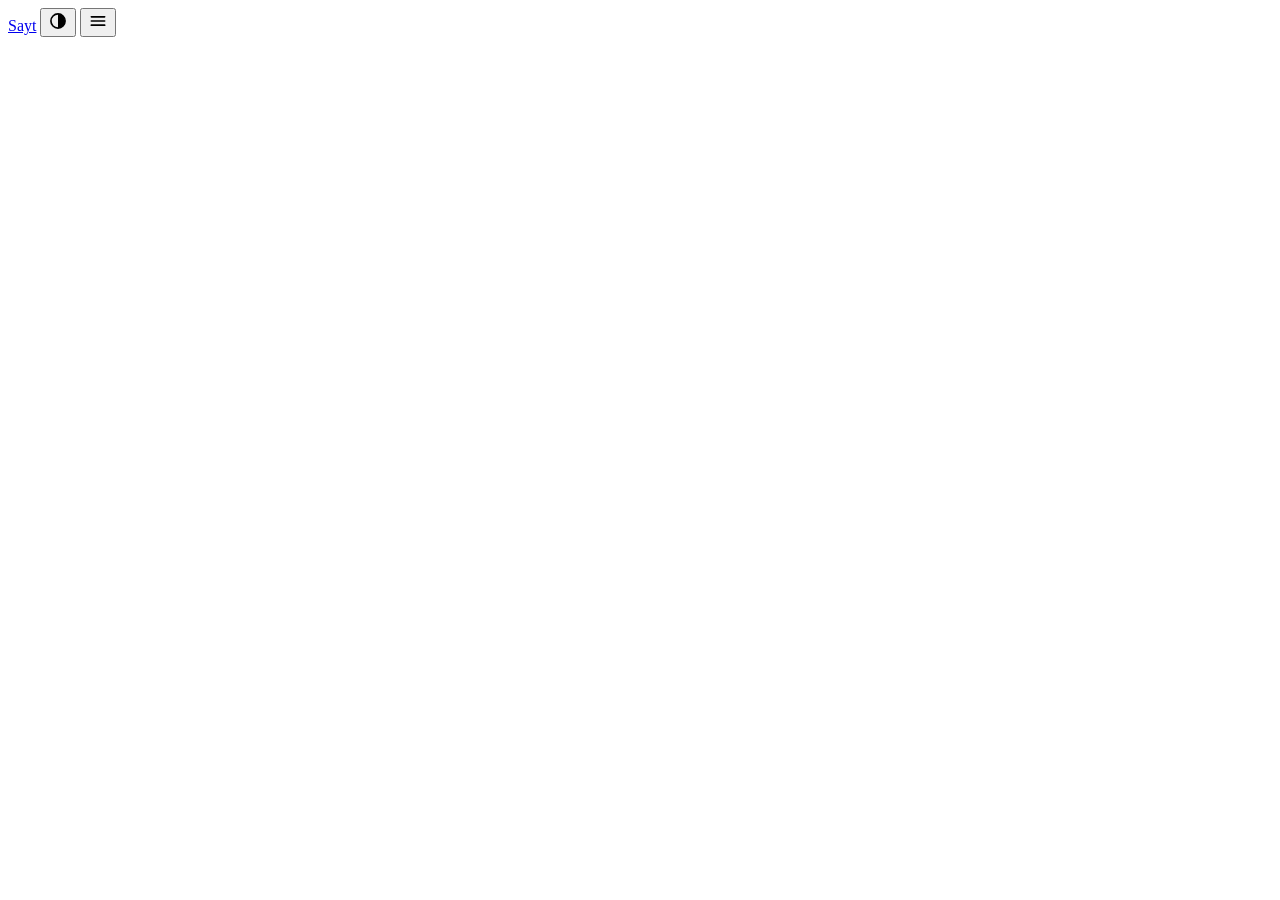
==== index.html @ f90ff6be "Add files via upload" ====
<!doctype html>
<!-- index.html: saytning yagona sahifasi (skelet). Ichini js/app.js toʻldiradi. Odatda bu faylni oʻzgartirish shart emas. -->
<html lang="uz">
<head>
<meta charset="utf-8">
<meta name="viewport" content="width=device-width, initial-scale=1, viewport-fit=cover">
<title>Shaxsiy sayt</title>
<meta name="description" content="Maqolalar, sheʼrlar va xotiralar">
<meta property="og:type" content="website">
<meta property="og:title" content="Shaxsiy sayt">
<meta name="twitter:card" content="summary">
<link rel="preconnect" href="https://fonts.googleapis.com">
<link rel="preconnect" href="https://fonts.gstatic.com" crossorigin>
<link href="https://fonts.googleapis.com/css2?family=Fraunces:ital,opsz,wght@0,9..144,400;0,9..144,600;1,9..144,400&family=Literata:opsz,wght@7..72,400;7..72,600&display=swap" rel="stylesheet">
<link rel="stylesheet" href="css/style.css">
<script>(function(){var t=null;try{t=localStorage.getItem("th")}catch(e){}if(t)document.documentElement.dataset.theme=t})()</script>
</head>
<body>
<div class="aur" aria-hidden="true"></div>
<div class="bar" id="bar" aria-hidden="true"></div>
<header id="hd"><div class="wrap">
<a class="brand" id="brand" href="#">Sayt</a>
<button class="ib" id="th" type="button" aria-label="Kun va tun rejimini almashtirish"><svg viewBox="0 0 24 24" width="20" height="20" aria-hidden="true"><circle cx="12" cy="12" r="8.5" fill="none" stroke="currentColor" stroke-width="2"/><path d="M12 3.5a8.5 8.5 0 0 1 0 17z" fill="currentColor"/></svg></button>
<button class="ib" id="mb" type="button" aria-label="Menyuni ochish" aria-expanded="false" aria-controls="nv"><svg viewBox="0 0 24 24" width="20" height="20" aria-hidden="true"><path d="M4 7h16M4 12h16M4 17h16" stroke="currentColor" stroke-width="2" stroke-linecap="round"/></svg></button>
<nav id="nv" aria-label="Asosiy menyu"></nav>
</div></header>
<main class="wrap" id="app"></main>
<footer><div class="wrap"><span id="fl"></span><span id="fr"></span></div></footer>
<noscript><p class="wrap">Saytni koʻrish uchun JavaScript yoqilgan boʻlishi kerak.</p></noscript>
<script src="js/common.js"></script>
<script src="js/app.js"></script>
</body>
</html>
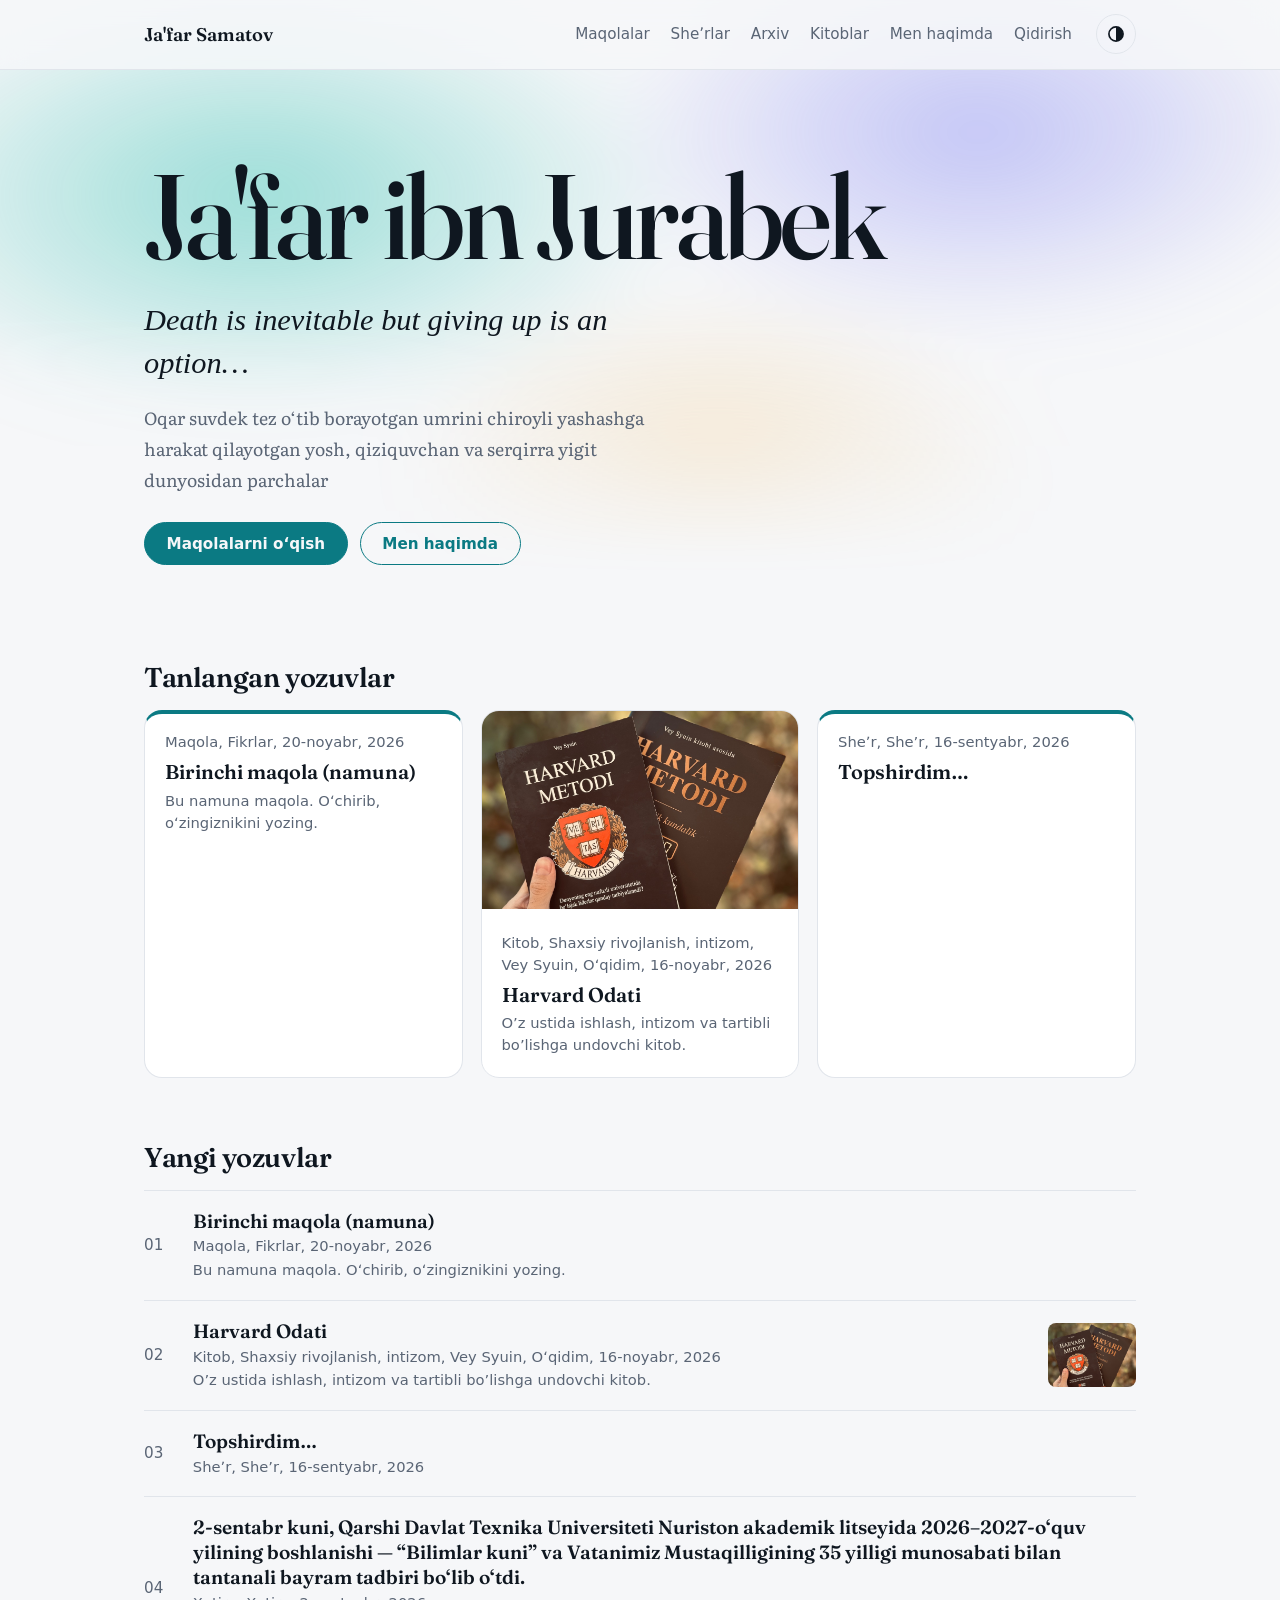
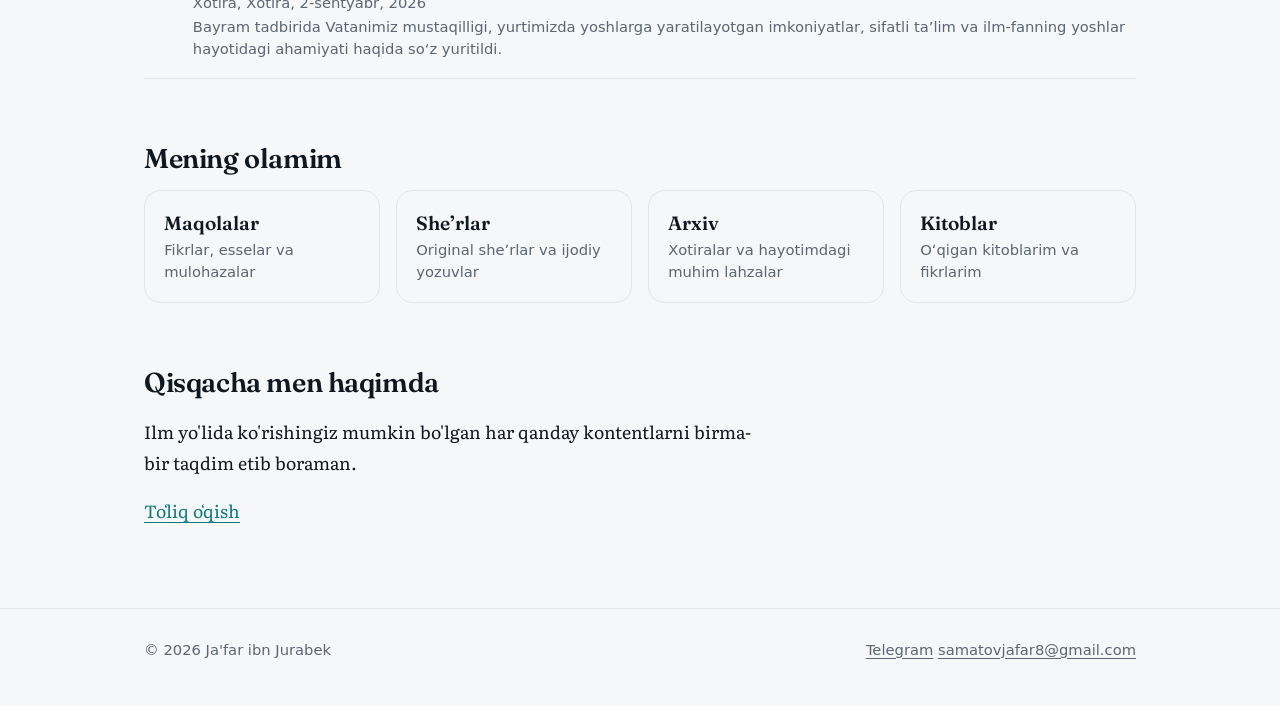
==== commit 173b0f1e: "Add files via upload" ====
--- a/index.html
+++ b/index.html
@@ -19,7 +19,7 @@
 <div class="aur" aria-hidden="true"></div>
 <div class="bar" id="bar" aria-hidden="true"></div>
 <header id="hd"><div class="wrap">
-<a class="brand" id="brand" href="#">Sayt</a>
+<a class="brand" id="brand" href="#"></a>
 <button class="ib" id="th" type="button" aria-label="Kun va tun rejimini almashtirish"><svg viewBox="0 0 24 24" width="20" height="20" aria-hidden="true"><circle cx="12" cy="12" r="8.5" fill="none" stroke="currentColor" stroke-width="2"/><path d="M12 3.5a8.5 8.5 0 0 1 0 17z" fill="currentColor"/></svg></button>
 <button class="ib" id="mb" type="button" aria-label="Menyuni ochish" aria-expanded="false" aria-controls="nv"><svg viewBox="0 0 24 24" width="20" height="20" aria-hidden="true"><path d="M4 7h16M4 12h16M4 17h16" stroke="currentColor" stroke-width="2" stroke-linecap="round"/></svg></button>
 <nav id="nv" aria-label="Asosiy menyu"></nav>
--- a/css/style.css
+++ b/css/style.css
@@ -0,0 +1,82 @@
+/* style.css: saytning butun dizayni (ranglar, shriftlar, effektlar, mobil koʻrinish). Rang va shriftlarni shu fayl boshidagi :root dan oʻzgartirasiz. Sayt ham, yozish paneli ham shuni ishlatadi. */
+:root{--bg:#F6F7F9;--card:#fff;--text:#0F1720;--muted:#5A6575;--line:#E1E5EB;--accent:#0B7A83;--a1:#14b8a6;--a2:#6366f1;--a3:#f59e0b;
+--disp:Fraunces,Georgia,serif;--body:Literata,Georgia,serif;--ui:system-ui,-apple-system,"Segoe UI",sans-serif;
+box-sizing:border-box;padding-top:env(safe-area-inset-top,0px);padding-bottom:env(safe-area-inset-bottom,0px)}
+@media (prefers-color-scheme:dark){:root:not([data-theme="light"]){--bg:#0C1014;--card:#141A21;--text:#E9ECEF;--muted:#97A3B0;--line:#232C36;--accent:#5FD3C8;color-scheme:dark}}
+:root[data-theme="dark"]{--bg:#0C1014;--card:#141A21;--text:#E9ECEF;--muted:#97A3B0;--line:#232C36;--accent:#5FD3C8;color-scheme:dark}
+html{scroll-padding-top:calc(env(safe-area-inset-top,0px) + 4.5rem);-webkit-text-size-adjust:100%}
+*,*::before,*::after{box-sizing:inherit}
+body{margin:0;position:relative;background:var(--bg);color:var(--text);font:1.1rem/1.75 var(--body);overflow-x:clip;transition:background-color .3s,color .3s}
+body::before{content:"";position:fixed;inset:0 0 auto;height:env(safe-area-inset-top,0px);background:color-mix(in srgb,var(--bg) 85%,transparent);backdrop-filter:blur(12px);z-index:30}
+.wrap{width:min(100% - 2.5rem,62rem);margin-inline:auto}
+a{color:var(--accent);text-underline-offset:.2em}
+:focus-visible{outline:2px solid var(--accent);outline-offset:3px;border-radius:3px}
+[hidden]{display:none!important}
+.sr{position:absolute;width:1px;height:1px;overflow:hidden;clip:rect(0 0 0 0)}
+.bar{position:fixed;top:env(safe-area-inset-top,0px);left:0;right:0;height:3px;background:var(--accent);transform:scaleX(0);transform-origin:left;z-index:40}
+header{position:sticky;top:env(safe-area-inset-top,0px);z-index:20;background:color-mix(in srgb,var(--bg) 85%,transparent);backdrop-filter:blur(12px);border-bottom:1px solid var(--line);font-family:var(--ui)}
+header .wrap{display:flex;align-items:center;gap:.75rem 1.5rem;flex-wrap:wrap;padding-block:.9rem}
+.brand{font:600 1.15rem var(--disp);color:var(--text);text-decoration:none;margin-right:auto}
+nav{display:flex;gap:.2rem 1.3rem;flex-wrap:wrap;order:2}
+nav a{position:relative;color:var(--muted);text-decoration:none;font-size:.95rem;font-weight:500;transition:color .2s}
+nav a::after{content:"";position:absolute;left:0;right:0;bottom:-.3em;height:2px;background:var(--accent);transform:scaleX(0);transform-origin:left;transition:transform .25s}
+nav a:hover,nav a[aria-current]{color:var(--text)}nav a:hover::after,nav a[aria-current]::after{transform:scaleX(1)}
+.ib{order:3;width:2.5rem;height:2.5rem;display:grid;place-items:center;border-radius:50%;border:1px solid var(--line);background:none;color:var(--text);cursor:pointer;transition:border-color .2s}
+.ib:hover{border-color:var(--accent)}.ib svg{transition:transform .4s}#th:hover svg{transform:rotate(180deg)}
+#mb{display:none}
+h1,h2,h3{font-family:var(--disp);font-weight:600;line-height:1.15;letter-spacing:-.015em;margin:0 0 1rem}
+h1{font-size:clamp(2.1rem,6vw,3.4rem)}h2{font-size:1.7rem;margin-top:4rem}
+.muted,.d,.s{color:var(--muted);font:.92rem/1.5 var(--ui)}
+main{padding-block:2.5rem 4rem;min-height:75vh;animation:rise .5s both}
+.aur{display:none;position:absolute;top:0;left:0;width:100%;height:36rem;overflow:hidden;pointer-events:none;z-index:-1;-webkit-mask-image:linear-gradient(#000 55%,transparent);mask-image:linear-gradient(#000 55%,transparent)}
+body[data-r=home] .aur{display:block}
+.aur::before{content:"";position:absolute;inset:-10% -10% 0;filter:blur(36px);animation:drift 18s ease-in-out infinite alternate;
+background:radial-gradient(40% 50% at 25% 40%,color-mix(in srgb,var(--a1) 42%,transparent),transparent 70%),radial-gradient(35% 45% at 72% 30%,color-mix(in srgb,var(--a2) 36%,transparent),transparent 70%),radial-gradient(30% 40% at 55% 85%,color-mix(in srgb,var(--a3) 28%,transparent),transparent 70%)}
+.hero{position:relative;padding-block:3rem 1rem}
+.hero h1{font-size:clamp(3rem,12vw,7.5rem);line-height:.98;letter-spacing:-.03em;font-weight:500;margin-bottom:1.5rem;animation:rise .9s .05s both cubic-bezier(.2,.7,.2,1)}
+.hero .lead{font:italic 400 clamp(1.3rem,3.4vw,1.9rem)/1.4 var(--disp);max-width:34rem;margin:0 0 1rem;animation:rise .9s .2s both cubic-bezier(.2,.7,.2,1)}
+.hero .intro{max-width:34rem;color:var(--muted);animation:rise .9s .35s both cubic-bezier(.2,.7,.2,1)}
+.acts{display:flex;gap:.75rem;flex-wrap:wrap;margin-top:1.75rem;animation:rise .9s .5s both cubic-bezier(.2,.7,.2,1)}
+@keyframes rise{from{opacity:0;transform:translateY(16px)}}@keyframes drift{to{transform:translate3d(4%,7%,0) scale(1.1)}}
+.btn{display:inline-block;padding:.7rem 1.35rem;border:1px solid var(--accent);border-radius:999px;background:var(--accent);color:var(--bg);font:600 .95rem var(--ui);text-decoration:none;cursor:pointer;transition:transform .2s,background-color .2s,color .2s}
+.btn:hover{transform:translateY(-2px)}.btn.g{background:transparent;color:var(--accent)}.btn.g:hover{background:var(--accent);color:var(--bg)}.btn.r{border-color:#c0392b;color:#c0392b}
+.grid{display:grid;grid-template-columns:repeat(auto-fit,minmax(15rem,1fr));gap:1.1rem}
+.card{display:flex;flex-direction:column;gap:.35rem;background:var(--card);border:1px solid var(--line);border-radius:18px;overflow:hidden;color:inherit;text-decoration:none;transition:transform .3s,border-color .3s,box-shadow .3s}
+.card:hover{transform:translateY(-4px);border-color:var(--accent);box-shadow:0 14px 34px -18px color-mix(in srgb,var(--accent) 60%,transparent)}
+.card img{width:100%;aspect-ratio:16/10;object-fit:cover}.card .in{padding:1.1rem 1.25rem 1.3rem;display:grid;gap:.35rem}
+.card .t{font:600 1.25rem/1.25 var(--disp)}.card.noimg{border-top:4px solid var(--accent)}
+.list{list-style:none;margin:0;padding:0;counter-reset:n;border-bottom:1px solid var(--line)}
+.list li{counter-increment:n;border-top:1px solid var(--line)}
+.list a{display:flex;align-items:center;gap:1.25rem;padding:1.15rem 0;color:inherit;text-decoration:none;transition:transform .25s}
+.list a::before{content:counter(n,decimal-leading-zero);font:500 .95rem var(--ui);color:var(--muted);min-width:1.8rem}
+.list a:hover{transform:translateX(.4rem)}.list .tx{display:grid;gap:.1rem;flex:1}
+.t{font:600 1.2rem/1.3 var(--disp);transition:color .2s}.list a:hover .t{color:var(--accent)}
+.list img{width:5.5rem;height:4rem;object-fit:cover;border-radius:8px}
+.chips{display:flex;gap:.5rem;flex-wrap:wrap;margin:0 0 1.5rem}
+.chips button{padding:.35rem .95rem;border:1px solid var(--line);border-radius:999px;background:none;color:var(--muted);font:500 .9rem var(--ui);cursor:pointer;transition:all .2s}
+.chips button[aria-pressed=true]{background:var(--accent);border-color:var(--accent);color:var(--bg)}
+.ex{display:grid;grid-template-columns:repeat(auto-fit,minmax(13rem,1fr));gap:1rem}
+.ex a{display:grid;gap:.2rem;padding:1.2rem;border:1px solid var(--line);border-radius:16px;text-decoration:none;color:inherit;transition:all .25s}
+.ex a:hover{border-color:var(--accent);transform:translateY(-3px)}
+.prose{max-width:38rem}.prose h2{font-size:1.45rem;margin-top:2.2rem}.prose img{max-width:100%;height:auto;border-radius:12px}
+.prose figure{margin:1.8rem 0}.prose p{margin:0 0 1.2rem}
+.sher .prose{font:400 1.3rem/1.85 var(--disp)}.sher .prose p{white-space:pre-line;margin-bottom:1.8rem}
+.ln{display:block;animation:rise .7s both;animation-delay:calc(var(--i)*90ms)}
+.cover{width:100%;max-height:26rem;object-fit:cover;border-radius:18px;margin:0 0 2rem}
+.tags{display:flex;gap:.3rem 1rem;flex-wrap:wrap;list-style:none;padding:0;margin:2rem 0;font:.92rem var(--ui)}.tags a{color:var(--muted);text-decoration:none}
+.pager{display:grid;grid-template-columns:1fr 1fr;gap:1rem;margin-top:3rem;padding-top:1.5rem;border-top:1px solid var(--line)}
+.pager a{display:grid;gap:.1rem;color:inherit;text-decoration:none}.pager a.r{text-align:right}
+input,textarea,select{width:100%;padding:.7rem .9rem;font:1rem var(--ui);color:var(--text);background:var(--card);border:1px solid var(--line);border-radius:10px}
+input:focus,textarea:focus,select:focus{border-color:var(--accent);outline:none}
+textarea{min-height:16rem;line-height:1.6;resize:vertical}
+label{display:grid;gap:.3rem;font:500 .88rem var(--ui);color:var(--muted)}
+.form{display:grid;gap:1rem;max-width:42rem}.row{display:grid;grid-template-columns:1fr 1fr;gap:1rem}.chk{display:flex;gap:.6rem;align-items:center;font:500 .95rem var(--ui);color:var(--text)}.chk input{width:auto}
+.sb{display:flex;gap:.75rem}.note{padding:1rem 1.2rem;border:1px dashed var(--line);border-radius:14px;color:var(--muted);font:.95rem/1.6 var(--ui)}
+.adm{display:flex;justify-content:space-between;align-items:center;gap:1rem;padding:.9rem 0;border-top:1px solid var(--line);font-family:var(--ui)}
+footer{border-top:1px solid var(--line);padding-block:2rem 3rem;color:var(--muted);font:.92rem var(--ui)}footer .wrap{display:flex;flex-wrap:wrap;gap:.5rem 1.5rem;justify-content:space-between}footer a{color:var(--muted)}
+.rv{opacity:0;transform:translateY(14px);transition:opacity .6s,transform .6s}.rv.in{opacity:1;transform:none}
+@media (max-width:46rem){body{font-size:1.04rem}#mb{display:grid}#th{margin-left:0}nav{display:none;width:100%;order:5;flex-direction:column;gap:.7rem;padding:.4rem 0 .6rem}header[data-open] nav{display:flex}.row{grid-template-columns:1fr}.brand{margin-right:auto}}
+@media (prefers-reduced-motion:reduce){*,*::before,*::after{animation:none!important;transition:none!important}.rv{opacity:1;transform:none}}
+.prose h3{font-size:1.2rem;margin-top:1.8rem}.prose ul{padding-left:1.3rem;margin:0 0 1.2rem}.prose blockquote{margin:0 0 1.2rem;padding-left:1rem;border-left:3px solid var(--accent);color:var(--muted)}
+.pv{border:1px solid var(--line);border-radius:14px;padding:1.2rem 1.4rem;margin-top:.5rem}.warn{color:#c0392b}.steps{padding-left:1.2rem;font:.95rem/1.7 var(--ui);color:var(--muted)}.thumb{max-width:12rem;border-radius:10px}
+
